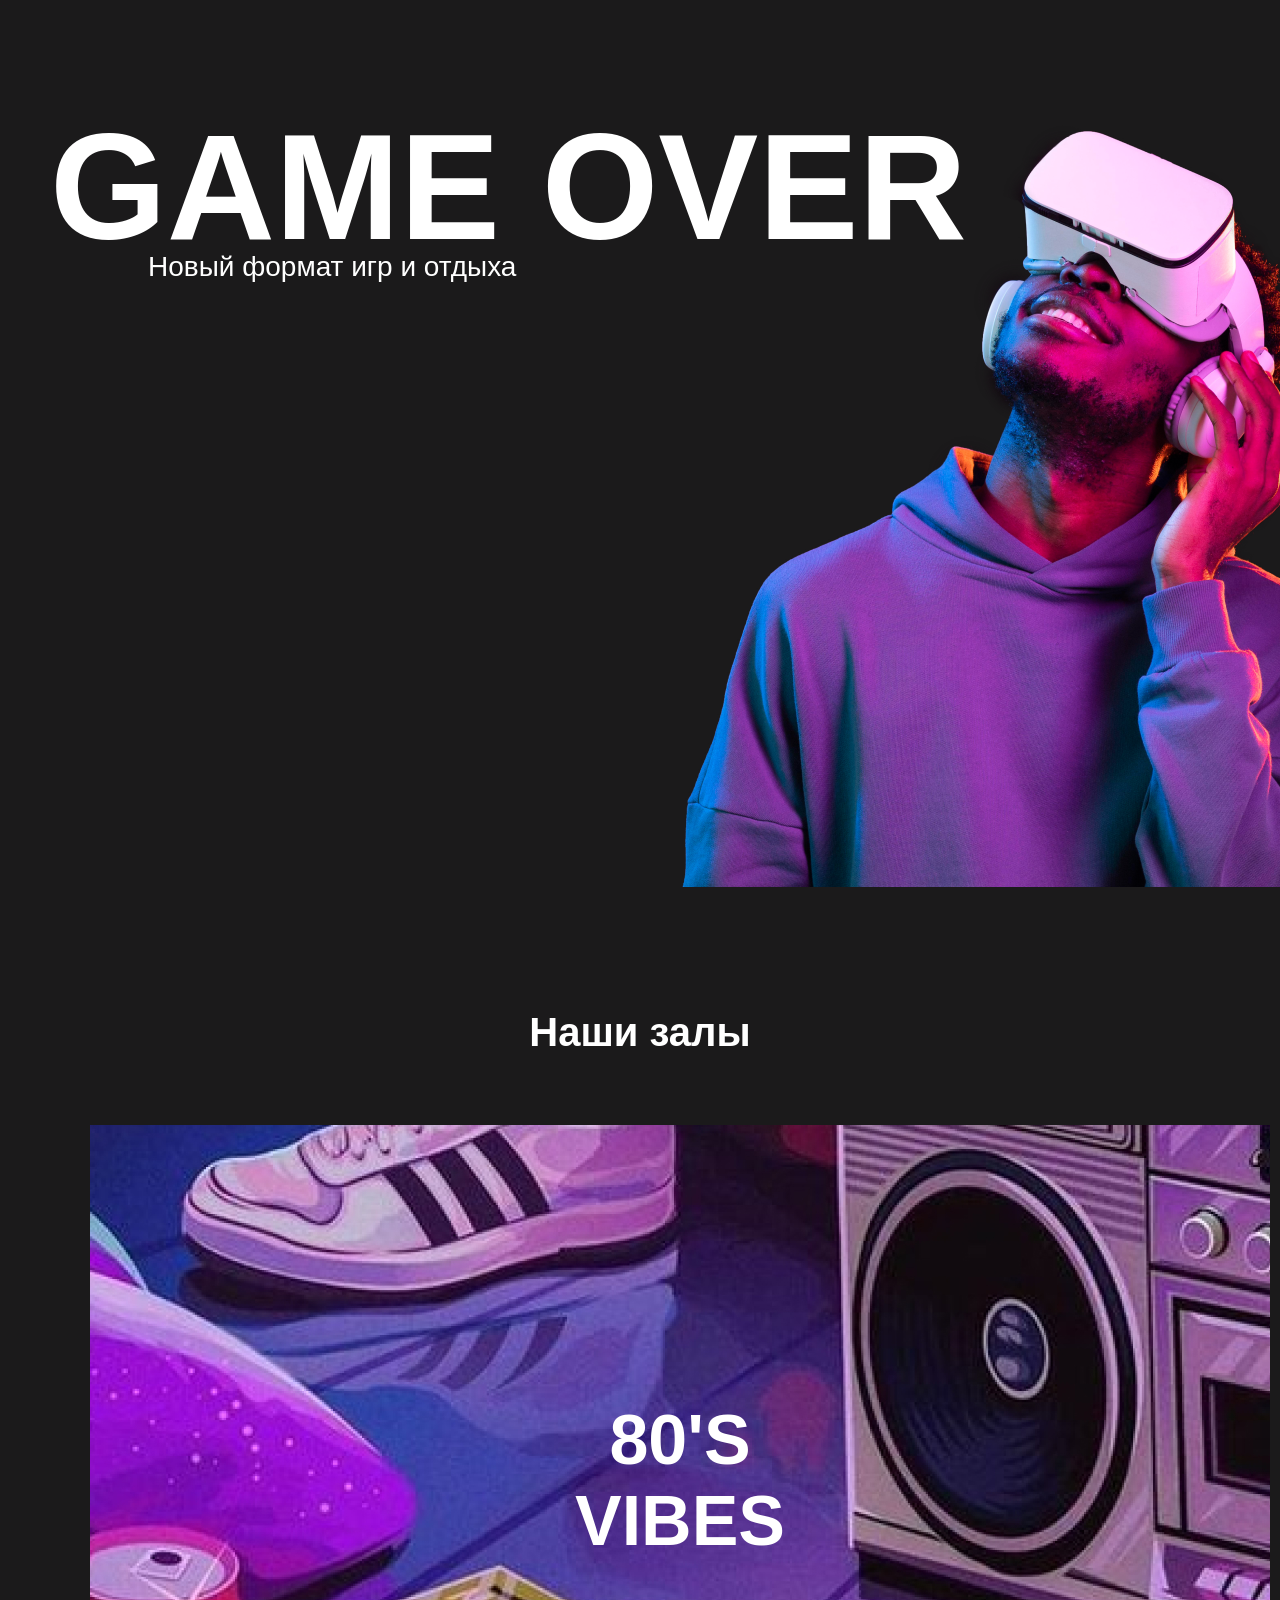
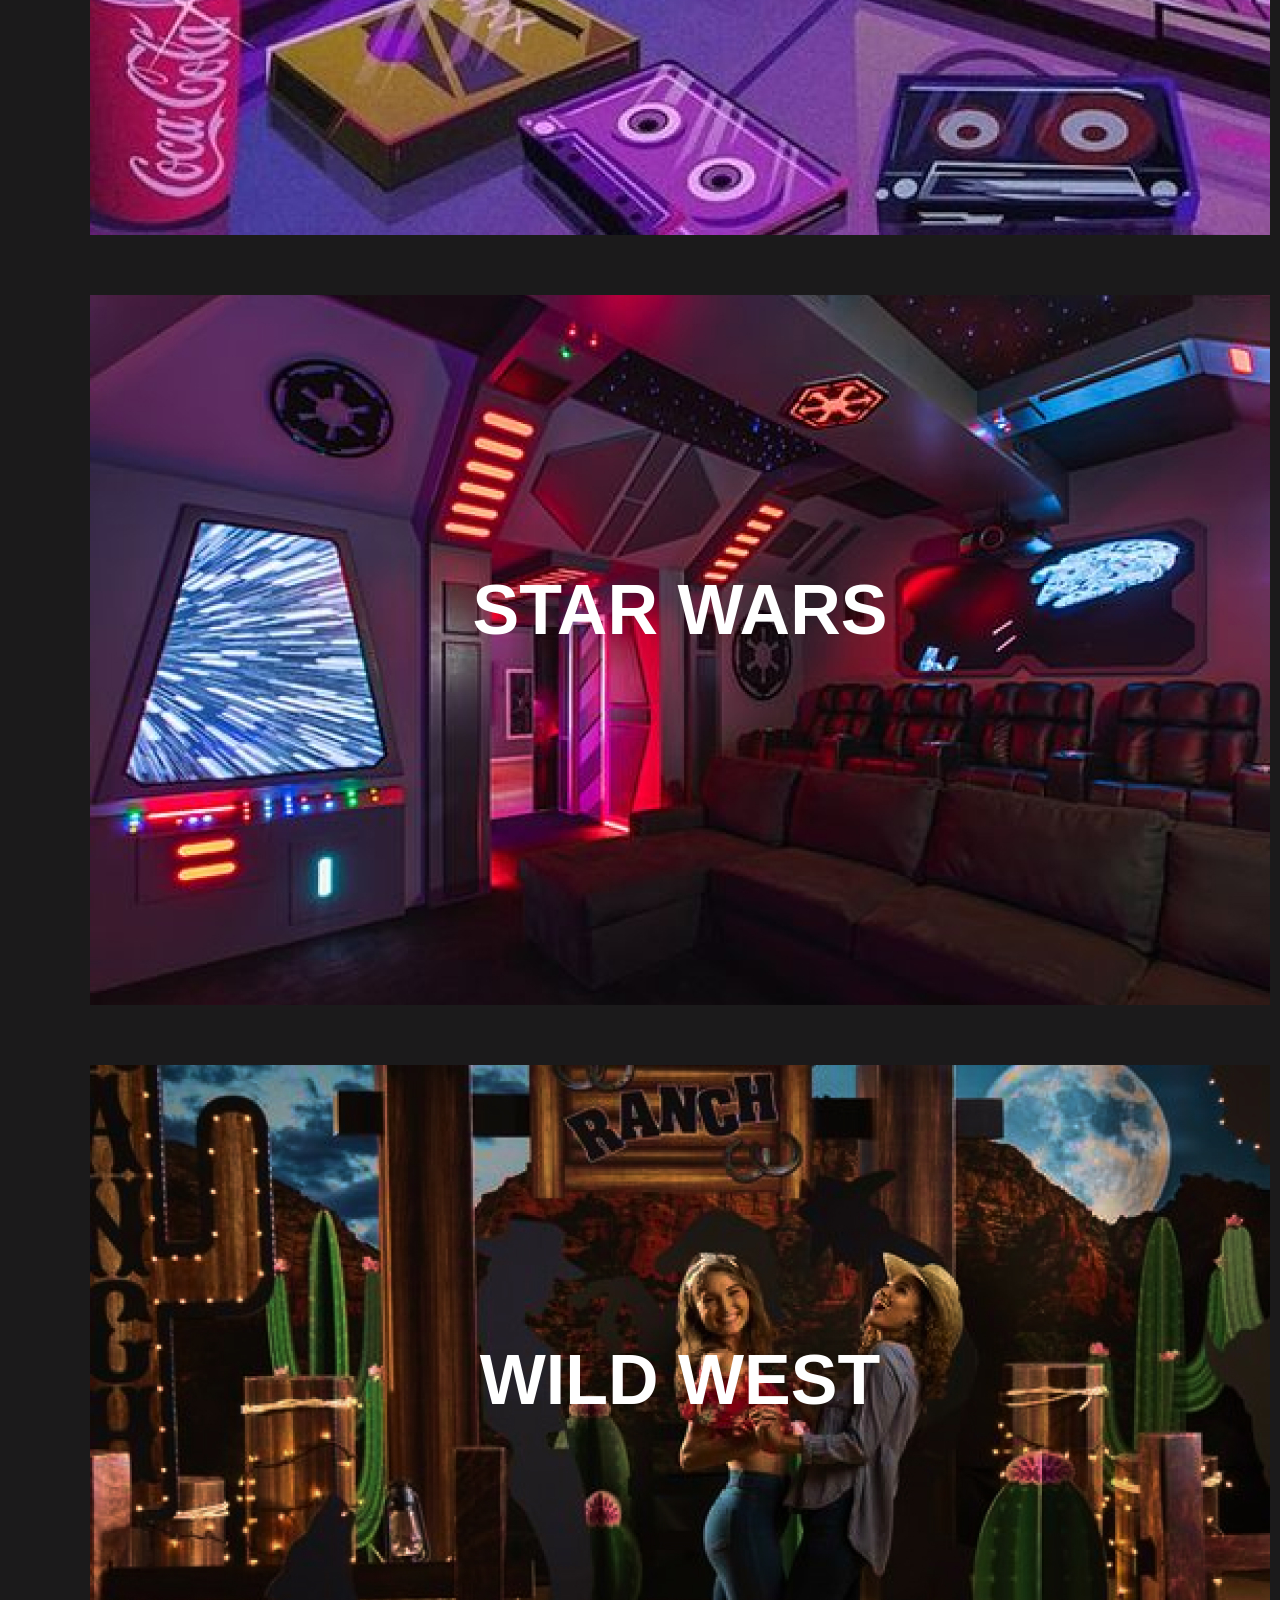
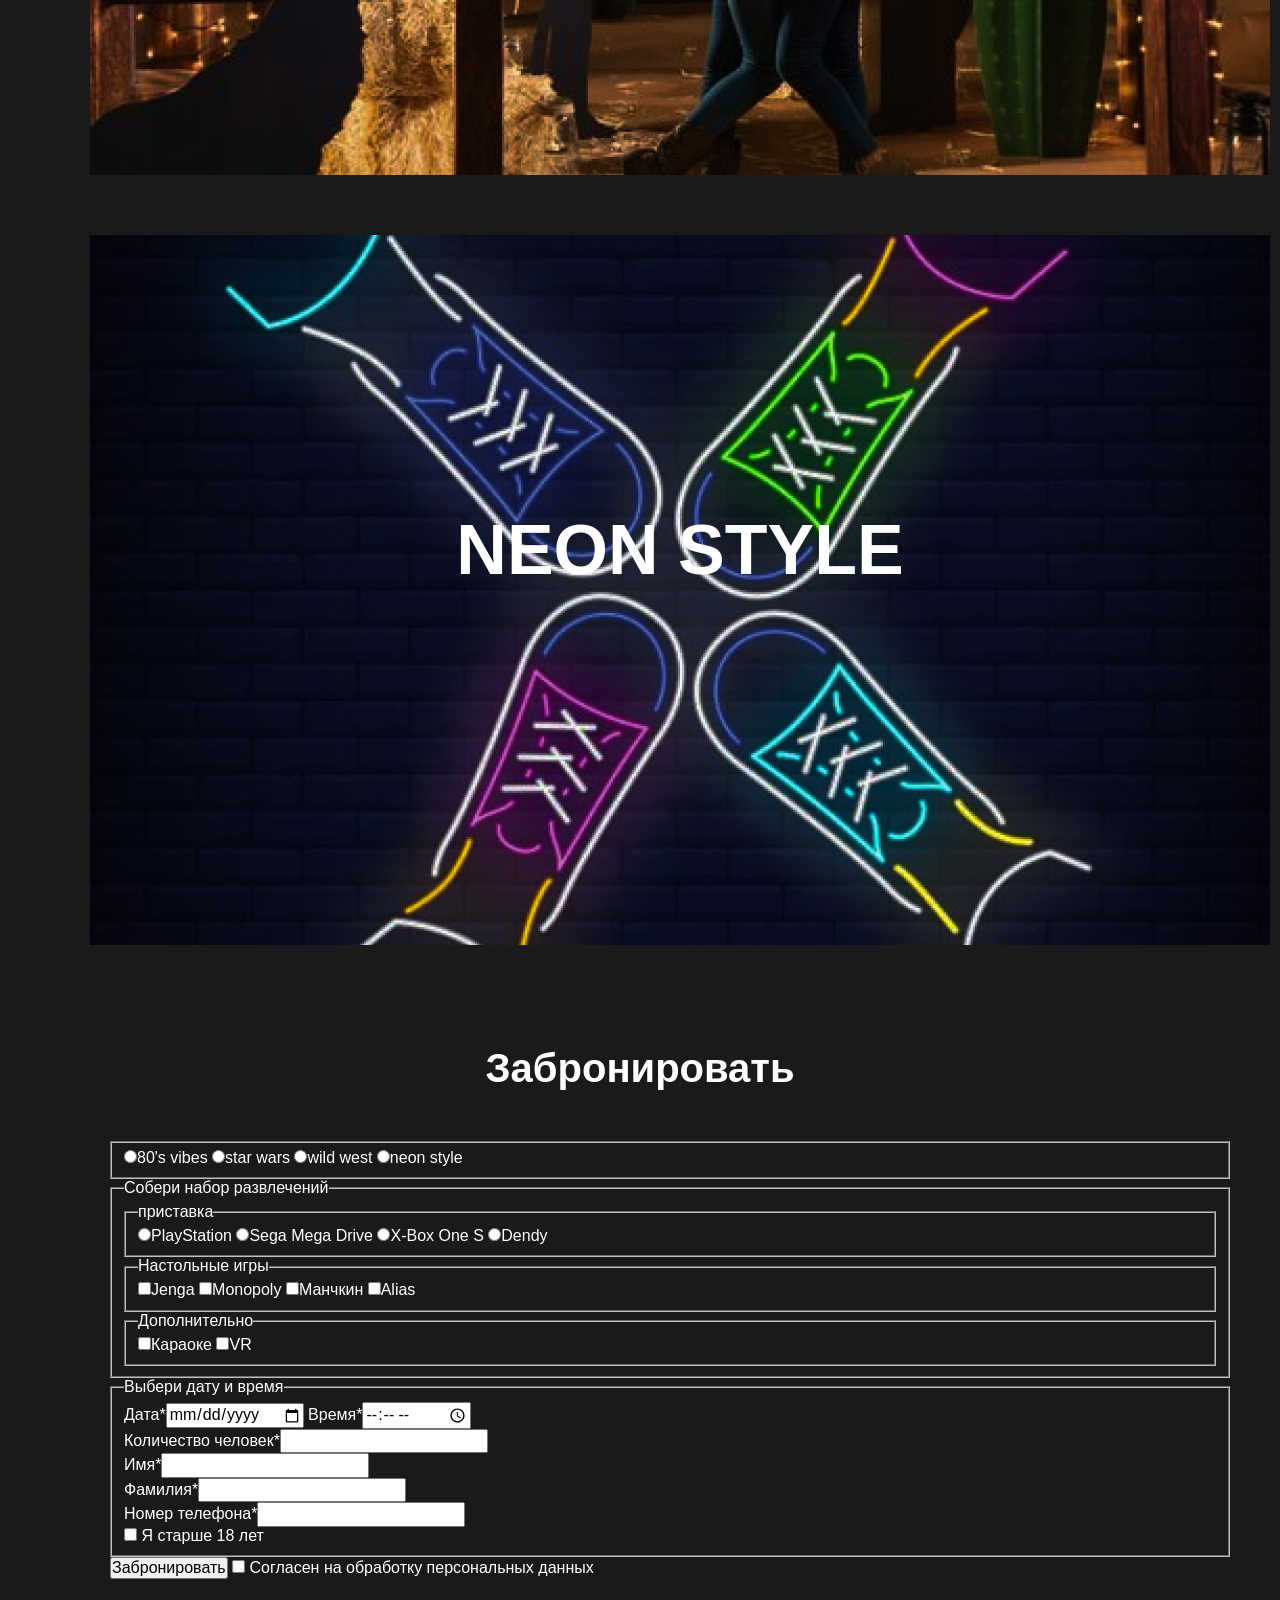
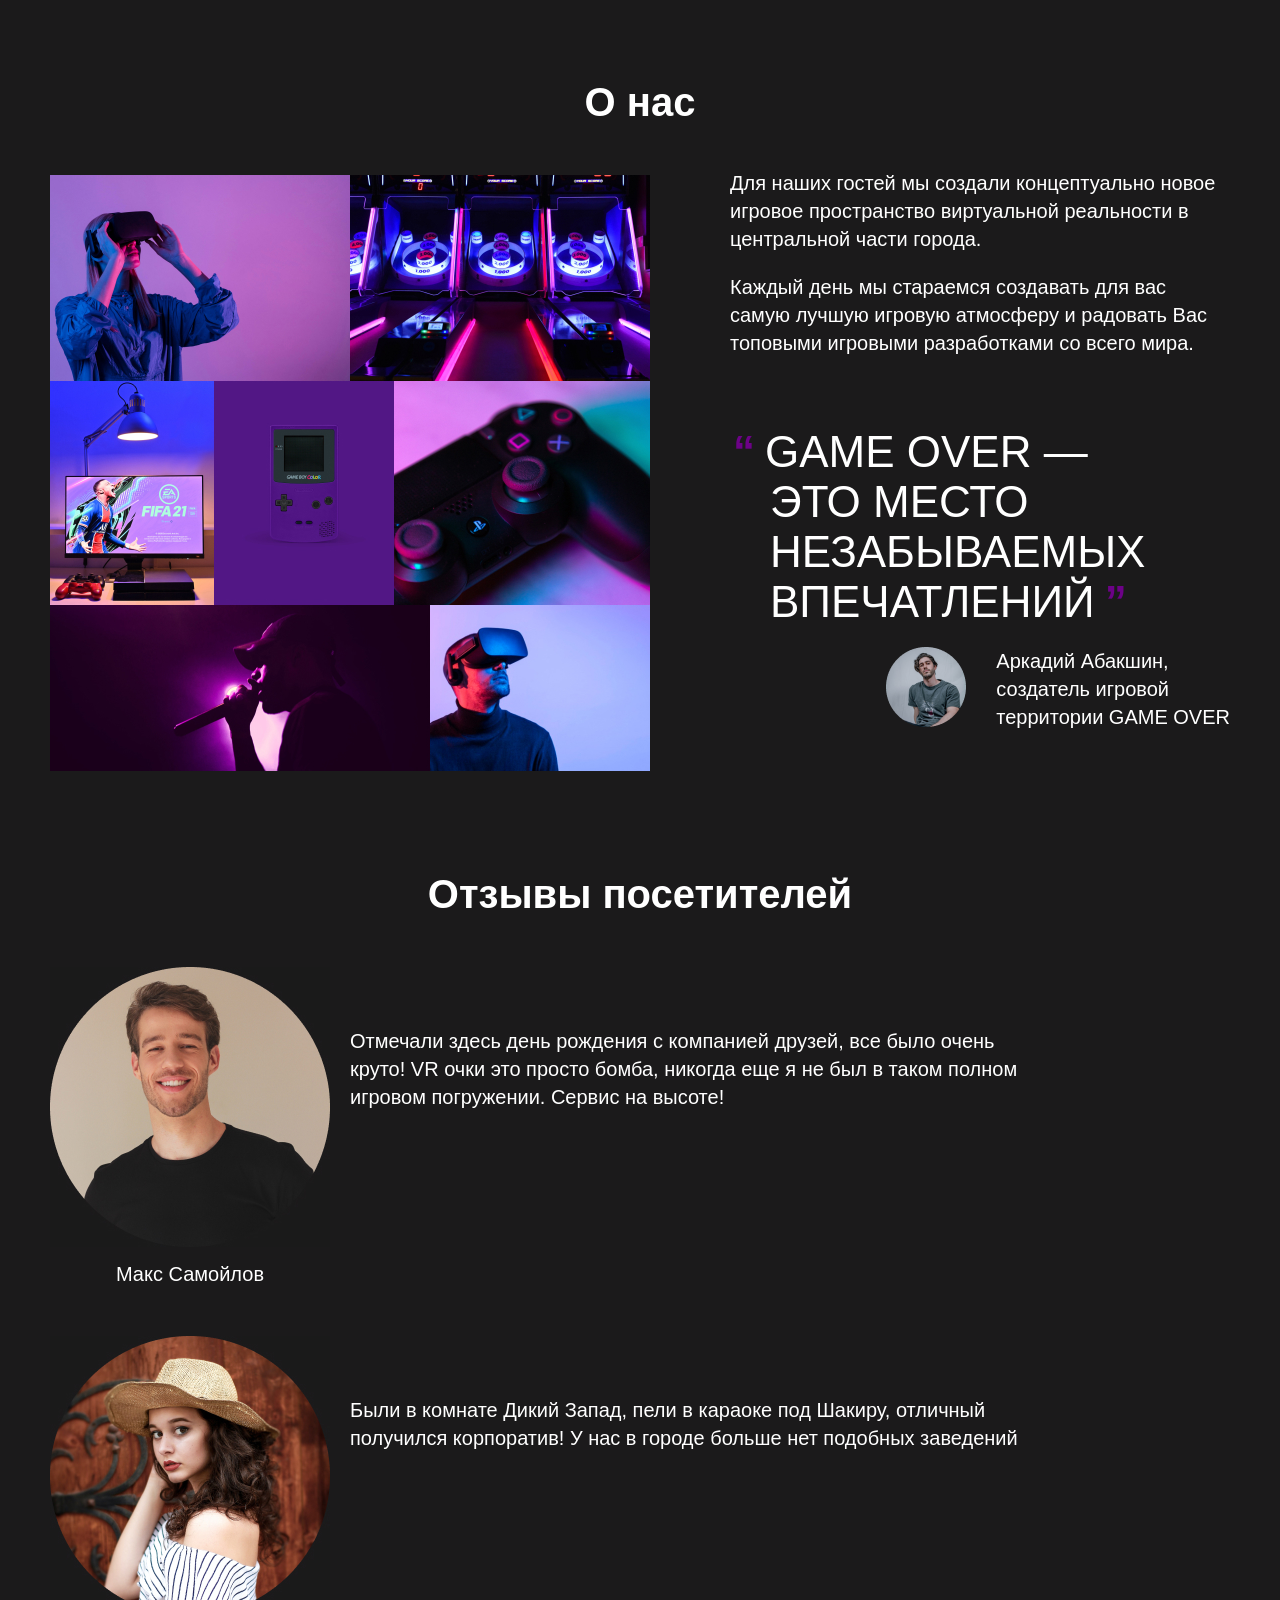
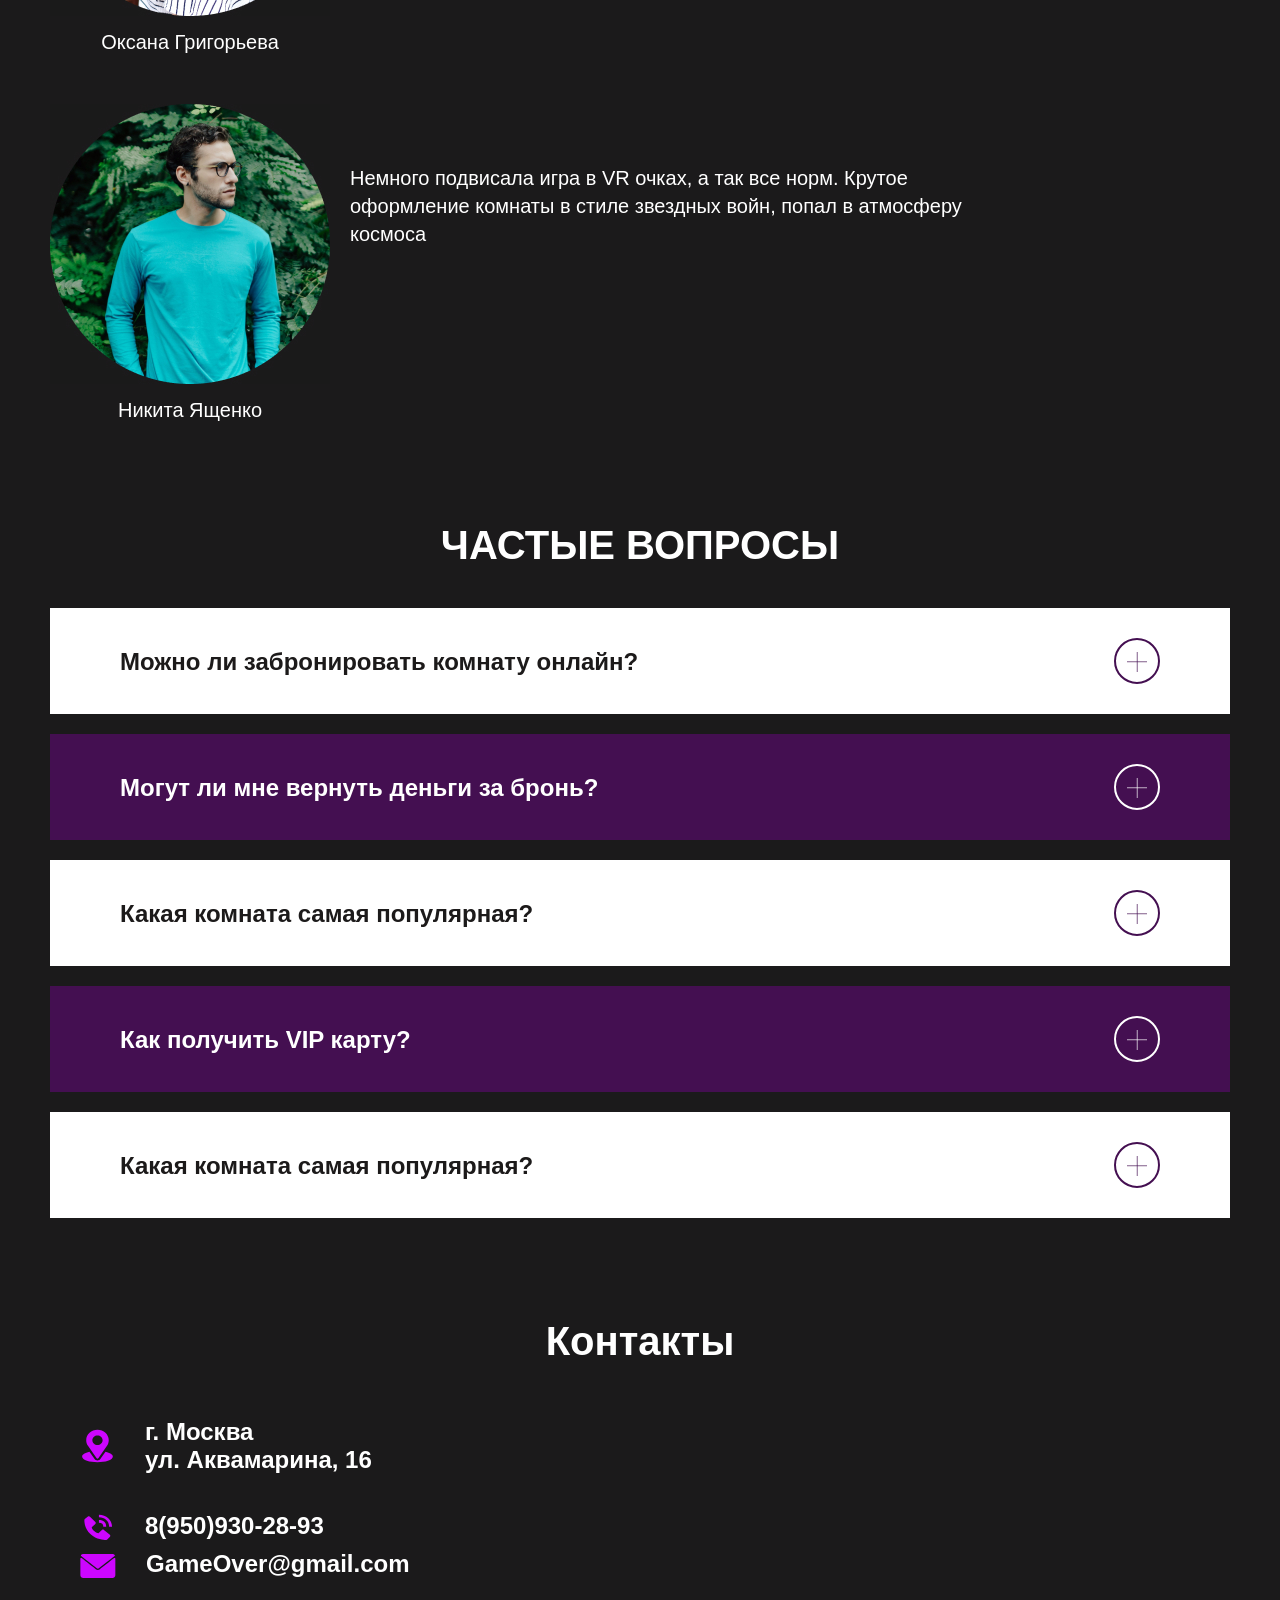
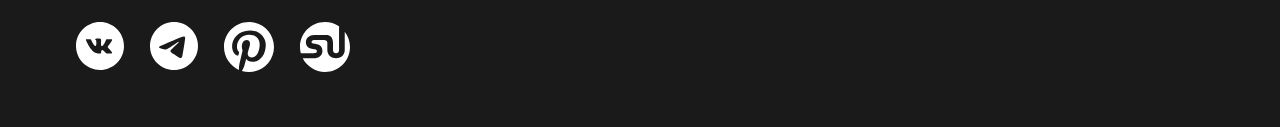
==== index.html @ a0533966 "initial" ====
<!DOCTYPE html>
<html lang="ru">
<head>
  <meta charset="UTF-8">
  <link rel="icon" type="image/svg+xml" href="img/logo.svg">
  <link rel="stylesheet" href="styles/index.css">
  <title>Game Over</title>
</head>
<body>
  <!--<header>
    <img src="img/logo.svg" alt="Логотип">
    <div class="menu">
      <h1>Меню</h1>
      <nav>
        <ul>
          <li><a href="#location">Залы</a></li>
          <li><a href="#about">О нас</a></li>
          <li><a href="">Бронь</a></li>
          <li><a href="">Отзывы</a></li>
          <li><a href="#contacts">Контакты</a></li>
        </ul>
      </nav>
    </div>
  </header>-->

  <main>
    <div class="container">
      <section class="main-screen">
        <h1 class="main-screen__title">GAME OVER</h1>
        <p class="main-screen__desc">Новый формат игр и отдыха</p>
        <img class="main-screen__img" src="img/first-screen.png" alt="Главный экран">
      </section>

    <!--<div class="advantages">
      <h2>У нас есть всё для классного отдыха с друзьями!</h2>
      <ul>
        <li class="preferences"><img src="img/vr.jpg" alt="VR очки" height="228"><br>VR очки</li>
        <li class="preferences"><img src="img/audio.jpg" alt="" height="228"><br>Аудио-система 5.1 с отличным звуком</li>
        <li class="preferences">Караоке (4 микрофона)</li>
        <li class="preferences">Настольные игры</li>
        <li class="preferences">Кино сервисы Netflix, Ivi, MegoGo, Кинопоиск, Okko</li>
        <li class="preferences">PlayStation 5</li>
      </ul>
    </div>-->

      <section id="location">
        <h2 class="location__title">Наши залы</h2>
        <ol class="location__list">
          <li class="location__item-vibes"><a class="link__item" href="locations/vibes.html" target="_blank">80's<br>Vibes</a></li>
          <li class="location__item-starwars"><a class="link__item" href="locations/starwars.html" target="_blank">Star wars</a></li>
          <li class="location__item-wildwest"><a class="link__item" href="locations/wildwest.html" target="_blank">Wild west</a></li>
          <li class="location__item-neon"><a class="link__item" href="locations/neon.html" target="_blank">Neon style</a></li>
        </ol>
      </section>

      <section class="form">
        <h2 class="form__title">Забронировать</h2>
        <form action="https://jsonplaceholder.typicode.com/posts" method="POST">
          <fieldset>
            <label><input type="radio" name="location" value="80vibes">80's vibes</label>
            <label><input type="radio" name="location" value="star wars">star wars</label>
            <label><input type="radio" name="location" value="wild west">wild west</label>
            <label><input type="radio" name="location" value="neon">neon style</label>
          </fieldset>

          <fieldset>
            <legend>Собери набор развлечений</legend>
            <fieldset>
              <legend>приставка</legend>
              <label><input type="radio" name="consoles" value="playstation">PlayStation</label>
              <label><input type="radio" name="consoles" value="sega">Sega Mega Drive</label>
              <label><input type="radio" name="consoles" value="xbox">X-Box One S</label>
              <label><input type="radio" name="consoles" value="dendy">Dendy</label>
            </fieldset>

            <fieldset>
              <legend>Настольные игры</legend>
              <label><input type="checkbox" name="boardgames" value="jenga">Jenga</label>
              <label><input type="checkbox" name="boardgames" value="monopoly">Monopoly</label>
              <label><input type="checkbox" name="boardgames" value="manchkin">Манчкин</label>
              <label><input type="checkbox" name="boardgames" value="alias">Alias</label>
            </fieldset>

            <fieldset>
              <legend>Дополнительно</legend>
              <label><input type="checkbox" name="additionally" value="karaoke">Караоке</label>
              <label><input type="checkbox" name="additionally" value="vr">VR</label>
            </fieldset>
          </fieldset>

          <fieldset>
            <legend>Выбери дату и время</legend>
            <label>Дата*<input type="date" name="date" required></label>
            <label>Время*<input type="time" name="time" required><br></label>
            <label>Количество человек*<input type="number" name="count" required><br></label>
            <label>Имя*<input type="text" name="name" required><br></label>
            <label>Фамилия*<input type="text" name="surname" required><br></label>
            <label>Номер телефона*<input type="tel" name="phone" required><br></label>
            <label><input type="checkbox" required> Я старше 18 лет</label>
          </fieldset>

          <button>Забронировать</button>
          <label><input type="checkbox" required> Согласен на обработку персональных данных</label>
        </form>
      </section>

      <section class="about" id="about">
        <h2 class="about__title">О нас</h2>
        <div class="about__block">
          <img class="about__img" src="img/about.jpg" alt="О нас">

          <div class="about__wrapper">
          <div class="about__text_block">
            <p class="about__text">Для наших гостей мы создали концептуально новое игровое пространство
              виртуальной реальности в центральной части города.</p>

            <p class="about__text text">Каждый день мы стараемся создавать для вас самую лучшую игровую
              атмосферу и радовать Вас топовыми игровыми разработками со всего мира.</p>

            <div class="blockquote__block">
              <blockquote>
                <q class="about__quote">GAME OVER &mdash; <br>это место незабываемых впечатлений</q>
              </blockquote>
              <div class="blockquote__sign">
                <img class="blockquote__img" src="img/quote-foto.png" alt="">
                <p class="blockquote__text">Аркадий Абакшин, <br>создатель игровой <br>территории GAME OVER</p>
              </div>
            </div>
          </div>
        </div>
        </div>
      </section>

    <div class="reviews">
      <h2 class="reviews__title">Отзывы посетителей</h2>

      <div class="reviews__max">
        <figure>
          <img class="reviews__img" src="/img/reviews-max.jpg" alt="Макс Самойлов">
          <figcaption>Макс Самойлов</figcaption>
        </figure>

        <p class="reviews__text">Отмечали здесь день рождения с компанией друзей, все было очень круто! VR очки это просто бомба,
          никогда еще я не был в таком полном игровом погружении. Сервис на высоте!</p>
      </div>

      <div class="reviews__oksana">
      <figure>
        <img src="/img/reviews-oksana.jpg" alt="Оксана Григорьева">
        <figcaption>Оксана Григорьева</figcaption>
      </figure>

      <p class="reviews__text">Были в комнате Дикий Запад, пели в караоке под Шакиру, отличный получился корпоратив!
        У нас в городе больше нет подобных заведений</p>
      </div>

      <div class="reviews__nikita">
      <figure>
        <img src="/img/reviews-nikita.jpg" alt="Никита Ященко">
        <figcaption>Никита Ященко</figcaption>
      </figure>

      <p class="reviews__text">Немного подвисала игра в VR очках, а так все норм.
        Крутое оформление комнаты в стиле звездных войн, попал в атмосферу космоса</p>
      </div>
    </div>

      <section class="faq">
        <h2 class = "faq__title">Частые вопросы</h2>
        <ul class="faq__list">
          <li class="faq__list-item">Можно ли забронировать комнату онлайн?</li>
          <li class="faq__list-item">Могут ли мне вернуть деньги за бронь?</li>
          <li class="faq__list-item">Какая комната самая популярная?</li>
          <li class="faq__list-item">Как получить VIP карту?</li>
          <li class="faq__list-item">Какая комната самая популярная?</li>
        </ul>
      </section>
   </div>
  </main>

  <footer>
    <div class="container">
      <div id="contacts">
        <h2 class="contacts__title">Контакты</h2>
        <div class="contacts__address">
          <img src="img/location.svg" alt="Адрес">
          <p class="contacts__text">г. Москва<br>ул. Аквамарина, 16</p>
        </div>
        <div class="contacts__address phone">
          <img src="img/phone-call.svg" alt="Телефон">
          <a class="contacts__text" href="tel:+79509302893">8(950)930-28-93</a>
        </div>
        <br><br>
        <div class="contacts__address email">
          <img src="img/mail.svg" alt="Электронная почта">
          <a class="contacts__text" href="mailto:GameOver@gmail.com">GameOver@gmail.com</a>
        </div>

        <ul class="contacts__list">
          <li class="contacts__list-item"><a href="https://vk.com/gameoverchannelyoutube" target="_blank"><img src="img/vk.svg" alt="В контакте"></a></li>
          <li class="contacts__list-item"><a href="https://web.telegram.org" target="_blank"><img src="img/telegram.svg" alt="Телеграм"></a></li>
          <li class="contacts__list-item"><a href="https://web.telegram.org" target="_blank"><img src="img/pinterest.svg" alt="Пинтерест"></a></li>
          <li class="contacts__list-item"><a href="https://web.telegram.org" target="_blank"><img src="img/social-stumbleupon.svg" alt="Социальная сеть"></a></li>
        </ul>
      </div>
    </div>
  </footer>
</body>
</html>
---- styles/index.css ----
@import "style.css";
@import "faq.css";
@import "firstscreen.css";
@import "location.css";
@import "form.css";
@import "about.css";
@import "footer.css";
@import "normalize.css";
@import "reviews.css";
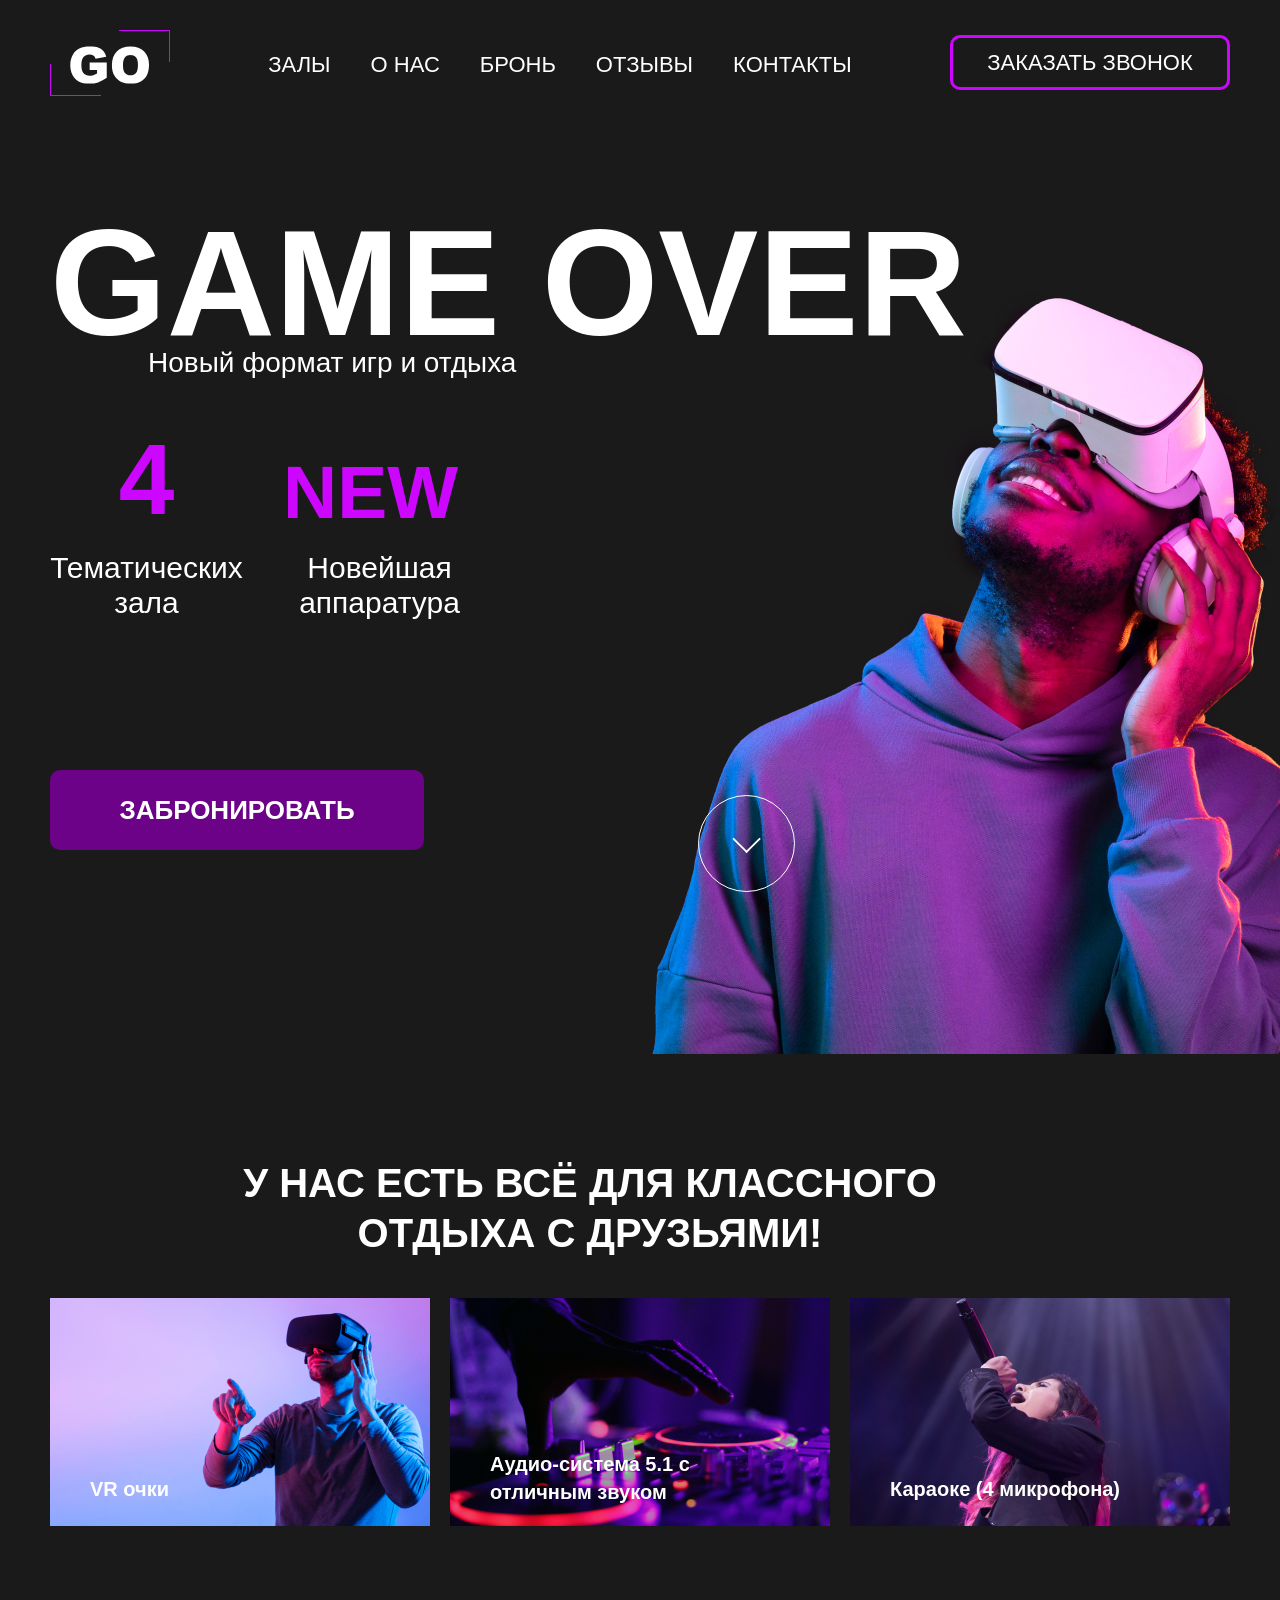
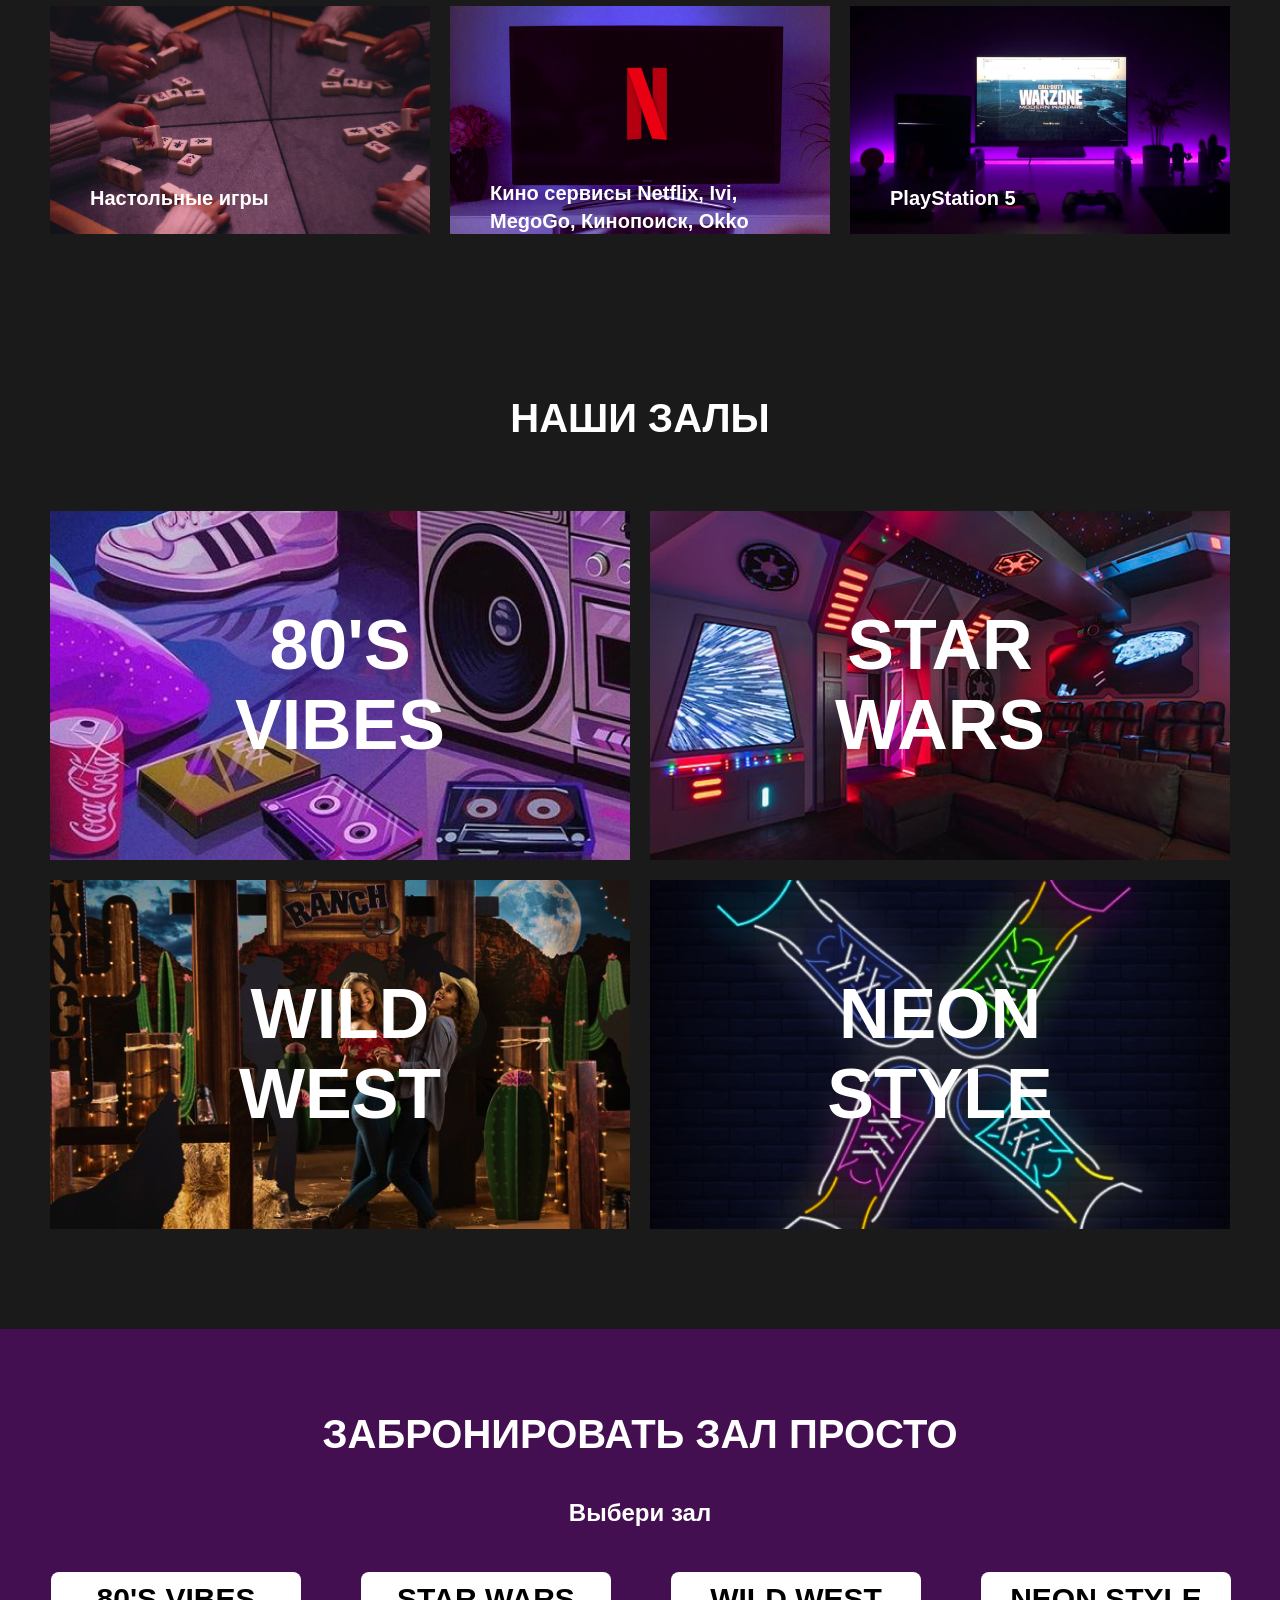
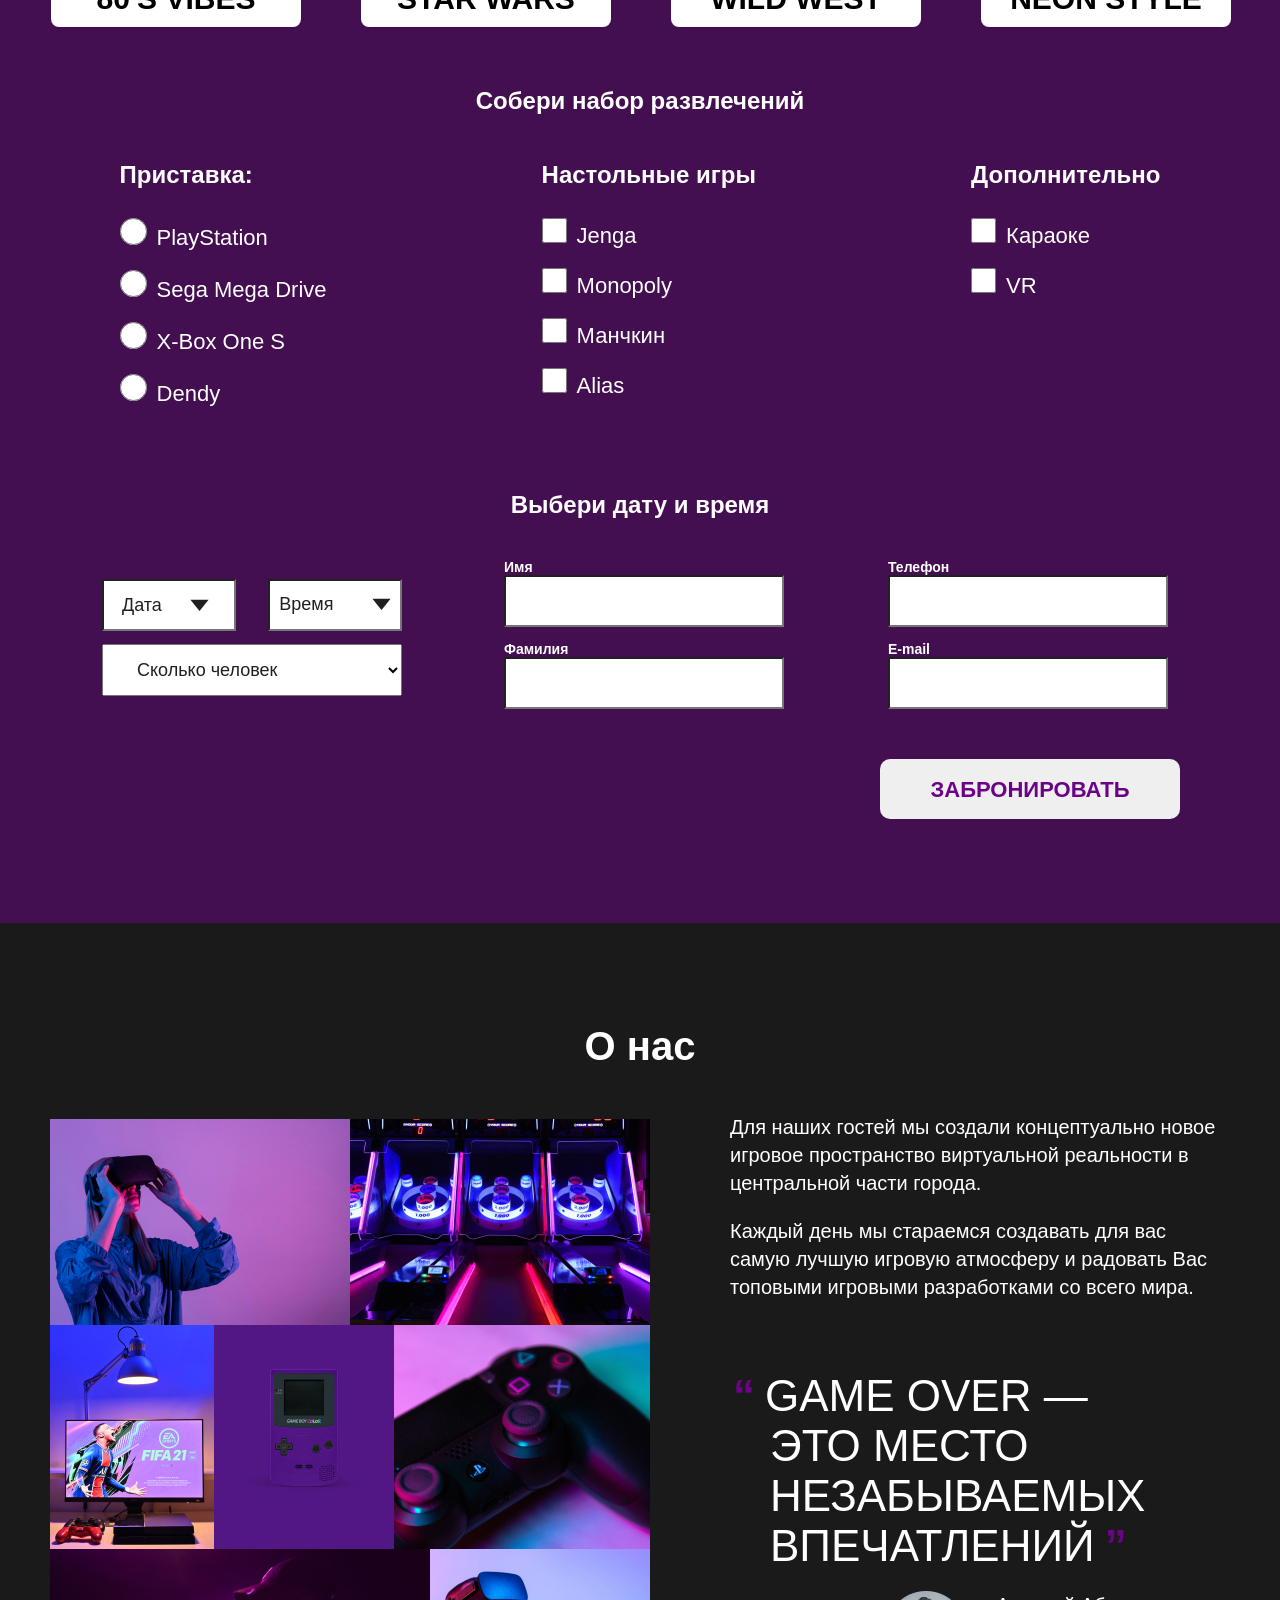
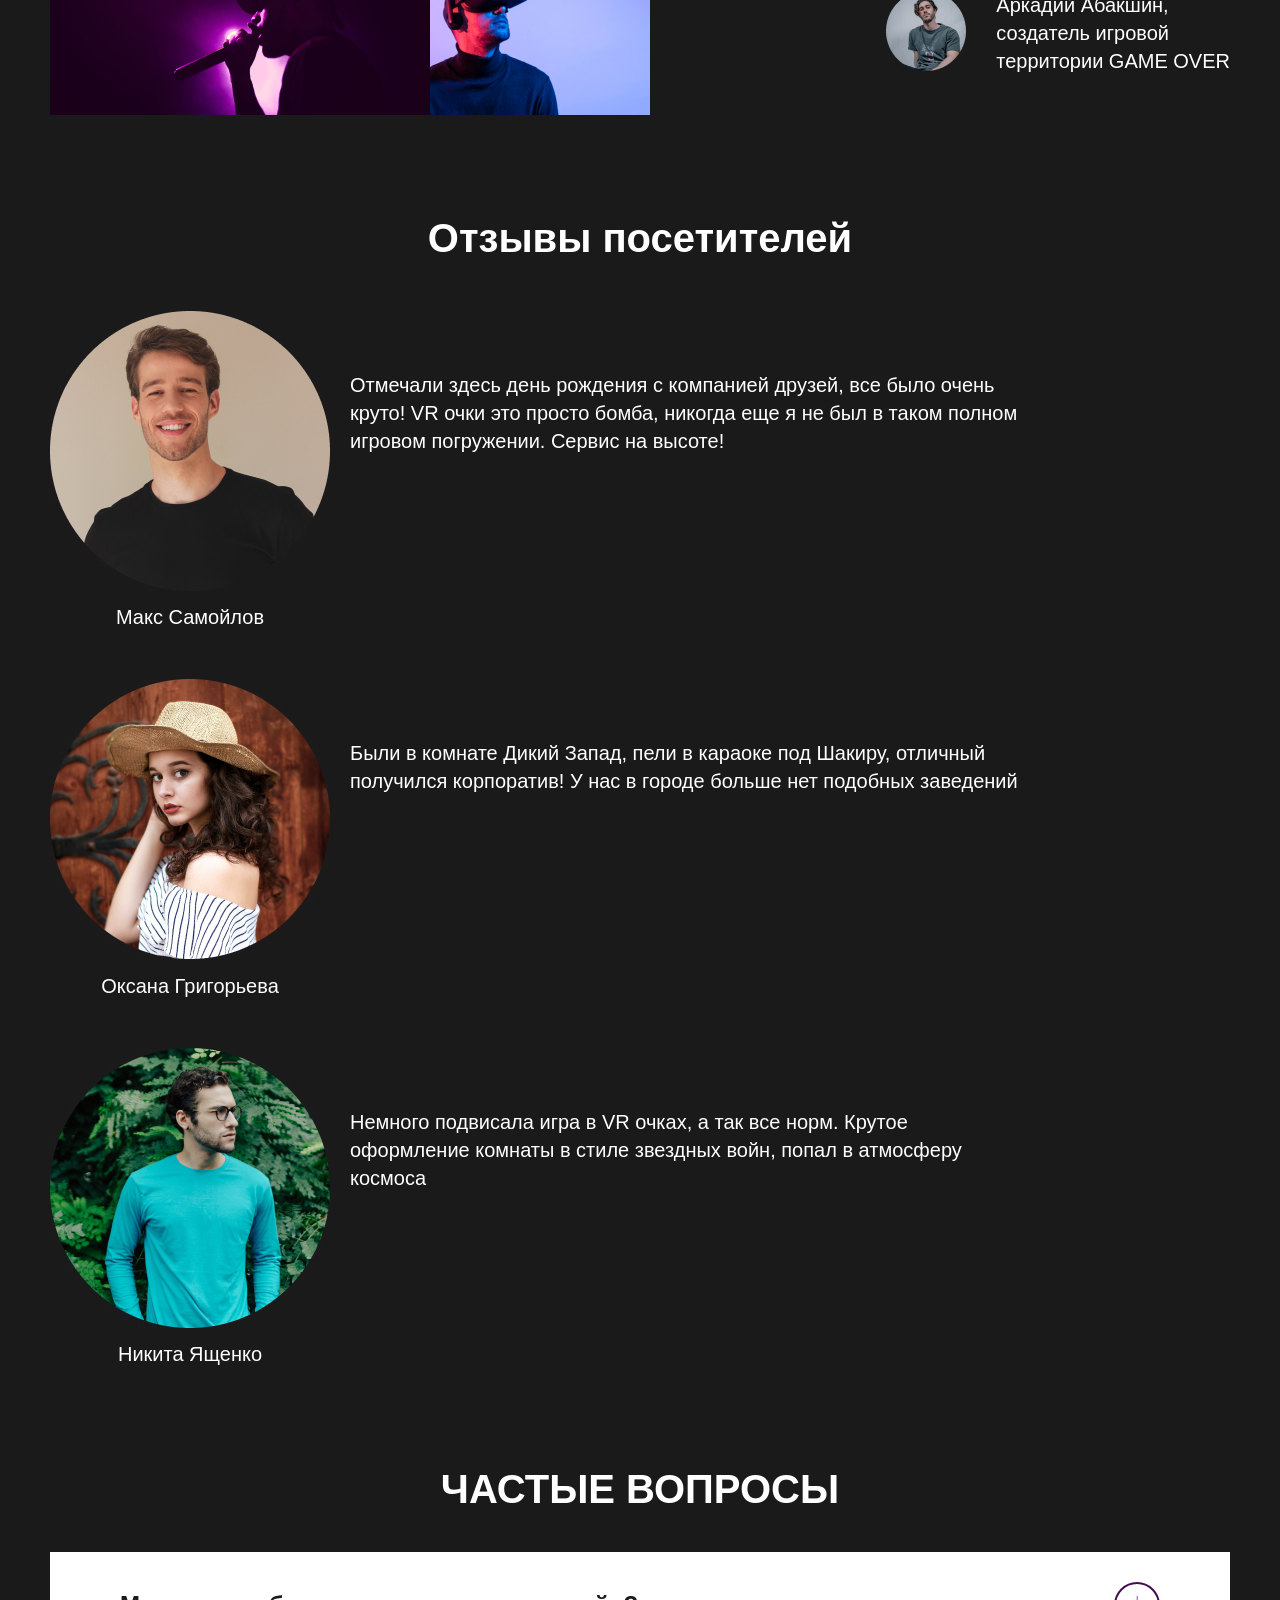
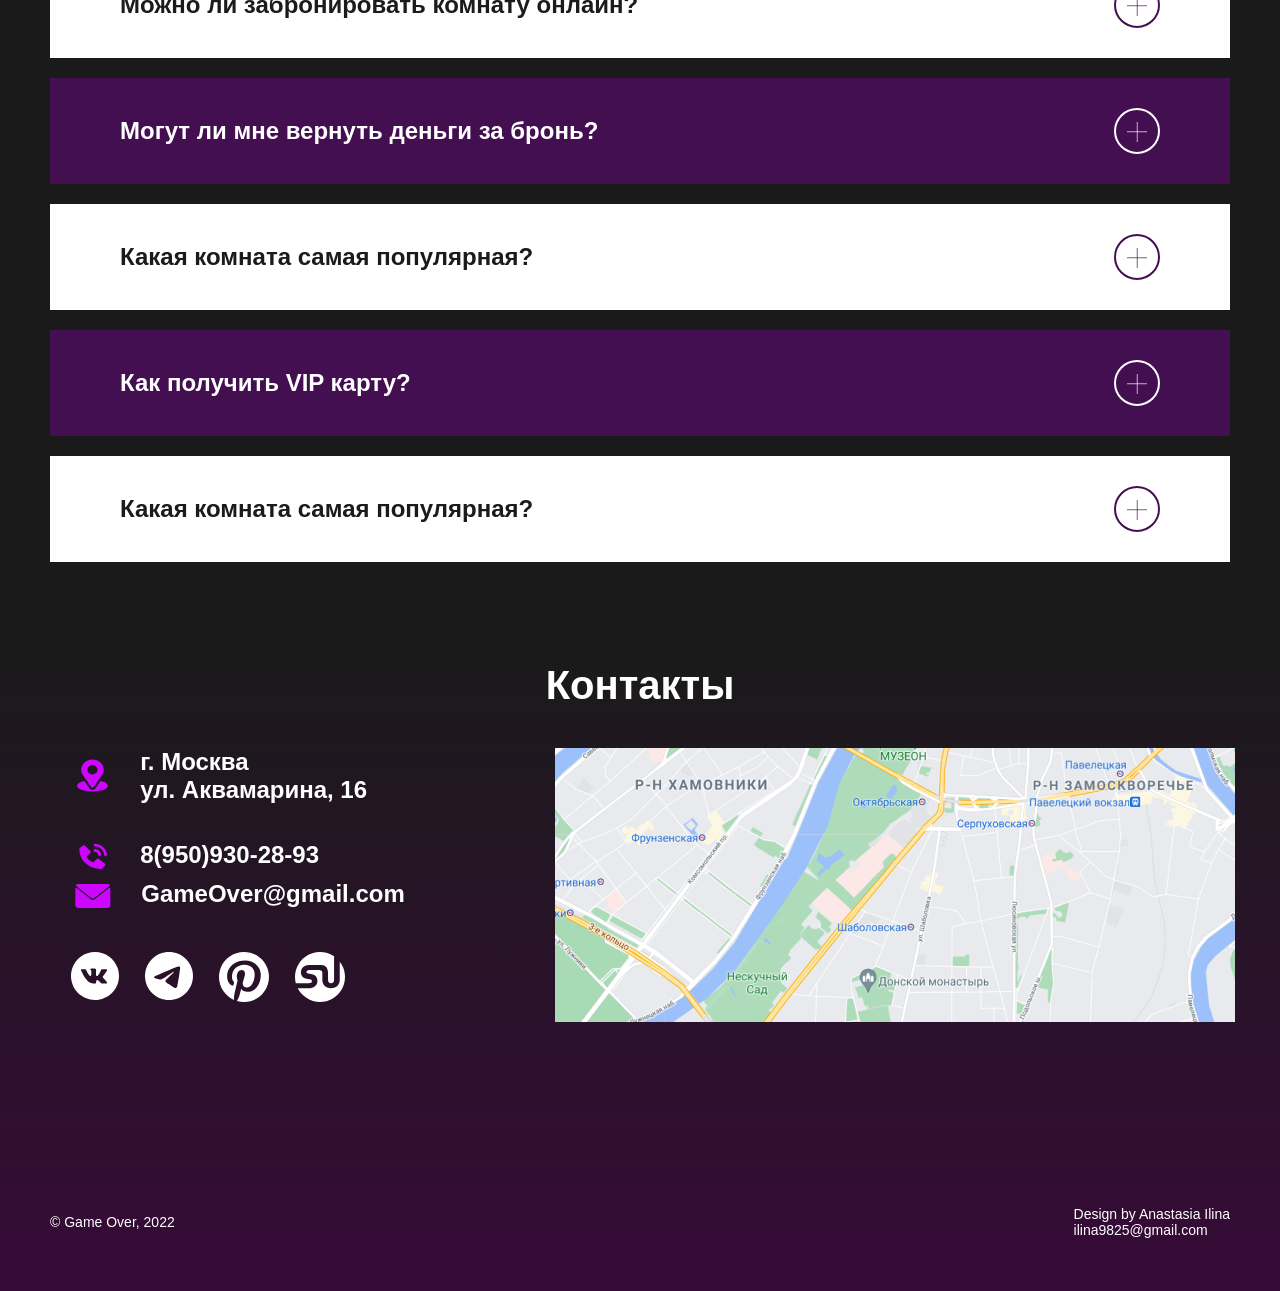
==== commit 977e410b: "flexbox model" ====
--- a/index.html
+++ b/index.html
@@ -7,181 +7,243 @@
   <title>Game Over</title>
 </head>
 <body>
-  <!--<header>
-    <img src="img/logo.svg" alt="Логотип">
-    <div class="menu">
-      <h1>Меню</h1>
-      <nav>
-        <ul>
-          <li><a href="#location">Залы</a></li>
-          <li><a href="#about">О нас</a></li>
-          <li><a href="">Бронь</a></li>
-          <li><a href="">Отзывы</a></li>
-          <li><a href="#contacts">Контакты</a></li>
+  <header class="header">
+    <img src="img/logo_new.svg" alt="Логотип">
+      <nav class="header__navigation">
+        <ul class="header__navigation_list">
+          <li class="header__navigation_list-item"><a href="#location">Залы</a></li>
+          <li class="header__navigation_list-item"><a href="#about">О нас</a></li>
+          <li class="header__navigation_list-item"><a href="">Бронь</a></li>
+          <li class="header__navigation_list-item"><a href="">Отзывы</a></li>
+          <li class="header__navigation_list-item"><a href="#contacts">Контакты</a></li>
         </ul>
       </nav>
-    </div>
-  </header>-->
+
+    <button class="header__button">
+      Заказать звонок
+    </button>
+
+  </header>
 
   <main>
-    <div class="container">
-      <section class="main-screen">
+    <section class="main-screen">
+      <div class="container">
         <h1 class="main-screen__title">GAME OVER</h1>
         <p class="main-screen__desc">Новый формат игр и отдыха</p>
-        <img class="main-screen__img" src="img/first-screen.png" alt="Главный экран">
-      </section>
-
-    <!--<div class="advantages">
-      <h2>У нас есть всё для классного отдыха с друзьями!</h2>
-      <ul>
-        <li class="preferences"><img src="img/vr.jpg" alt="VR очки" height="228"><br>VR очки</li>
-        <li class="preferences"><img src="img/audio.jpg" alt="" height="228"><br>Аудио-система 5.1 с отличным звуком</li>
-        <li class="preferences">Караоке (4 микрофона)</li>
-        <li class="preferences">Настольные игры</li>
-        <li class="preferences">Кино сервисы Netflix, Ivi, MegoGo, Кинопоиск, Okko</li>
-        <li class="preferences">PlayStation 5</li>
-      </ul>
-    </div>-->
+
+        <div class="main-screen-wrapper">
+            <div class="main-screen__advantages">
+              <p class="main-screen__advantages_accent">4</p>
+              <p class="main__screen__advantages_text">Тематических зала</p>
+            </div>
+
+            <div class="main-screen__advantages">
+              <p class="main-screen__advantages_accent-new">NEW</p>
+              <p class="main__screen__advantages_text paragraph__text">Новейшая аппаратура</p>
+            </div>
+          </div>
+
+          <button class="main__screen-button">Забронировать</button>
+          <a class="main__screen-link"><img class="main__screen-scroll" src="img/down-scroll.svg" alt=""></a>
+
+          <img class="main-screen__img" src="img/first-screen.png" alt="Главный экран">
+      </div>
+      </section>
+
+    <section class="advantages">
+      <div class="container">
+        <h2 class="advantages__title">У нас есть всё для классного отдыха с друзьями!</h2>
+        <div class="advantages__wrapper">
+        <ul class="advantages__list">
+          <li class="preferences"><img class="img__item" src="img/vr.png" alt="VR очки" height="228"><p class="list-item_text">VR очки</p></li>
+          <li class="preferences"><img src="img/audio.jpg" alt="" height="228"><p class="list-item_text audio">Аудио-система 5.1 с отличным звуком<p></li>
+          <li class="preferences"><img src="img/karaoke.png" alt=""><p class="list-item_text">Караоке (4 микрофона)</p></li>
+          <li class="preferences"><img src="img/board-games.png" alt=""><p class="list-item_text">Настольные игры</p></li>
+          <li class="preferences"><img src="img/netflix.png" alt=""><p class="list-item_text cinema">Кино сервисы Netflix, Ivi, MegoGo, Кинопоиск, Okko</p></li>
+          <li class="preferences"><img src="img/ps5.png" alt=""><p class="list-item_text">PlayStation 5</p></li>
+        </ul>
+        </div>
+      </div>
+    </section>
 
       <section id="location">
-        <h2 class="location__title">Наши залы</h2>
-        <ol class="location__list">
-          <li class="location__item-vibes"><a class="link__item" href="locations/vibes.html" target="_blank">80's<br>Vibes</a></li>
-          <li class="location__item-starwars"><a class="link__item" href="locations/starwars.html" target="_blank">Star wars</a></li>
-          <li class="location__item-wildwest"><a class="link__item" href="locations/wildwest.html" target="_blank">Wild west</a></li>
-          <li class="location__item-neon"><a class="link__item" href="locations/neon.html" target="_blank">Neon style</a></li>
-        </ol>
+        <div class="container">
+          <h2 class="location__title">Наши залы</h2>
+          <div class="location__wrapper">
+            <ol class="location__list">
+              <li class="location__item-vibes"><a class="link__item" href="locations/vibes.html" target="_blank">80's<br>Vibes</a></li>
+              <li class="location__item-starwars"><a class="link__item" href="locations/starwars.html" target="_blank">Star wars</a></li>
+              <li class="location__item-wildwest"><a class="link__item" href="locations/wildwest.html" target="_blank">Wild west</a></li>
+              <li class="location__item-neon"><a class="link__item" href="locations/neon.html" target="_blank">Neon style</a></li>
+            </ol>
+          </div>
+        </div>
       </section>
 
       <section class="form">
-        <h2 class="form__title">Забронировать</h2>
+        <div class="form__container">
+        <h2 class="form__title">Забронировать зал просто</h2>
+        <h3 class="form__subtitle">Выбери зал</h3>
         <form action="https://jsonplaceholder.typicode.com/posts" method="POST">
-          <fieldset>
-            <label><input type="radio" name="location" value="80vibes">80's vibes</label>
-            <label><input type="radio" name="location" value="star wars">star wars</label>
-            <label><input type="radio" name="location" value="wild west">wild west</label>
-            <label><input type="radio" name="location" value="neon">neon style</label>
+          <fieldset class="form__halls">
+            <label class="form__halls_label"><input class="input__radio" type="radio" name="location" value="80vibes"><a class="form__halls_label-link">80's vibes</a></label>
+            <label class="form__halls_label"><input class="input__radio" type="radio" name="location" value="star wars"><a class="form__halls_label-link">star wars</a></label>
+            <label class="form__halls_label"><input class="input__radio" type="radio" name="location" value="wild west"><a class="form__halls_label-link">wild west</a></label>
+            <label class="form__halls_label"><input class="input__radio" type="radio" name="location" value="neon"><a class="form__halls_label-link">neon style</a></label>
           </fieldset>
 
-          <fieldset>
-            <legend>Собери набор развлечений</legend>
-            <fieldset>
-              <legend>приставка</legend>
-              <label><input type="radio" name="consoles" value="playstation">PlayStation</label>
-              <label><input type="radio" name="consoles" value="sega">Sega Mega Drive</label>
-              <label><input type="radio" name="consoles" value="xbox">X-Box One S</label>
-              <label><input type="radio" name="consoles" value="dendy">Dendy</label>
+          <h3 class="form__subtitle">Собери набор развлечений</h3>
+          <fieldset class="form__entertainment">
+            <fieldset class="form__entertainment_games">
+              <legend class="legend__title">Приставка:</legend>
+              <label class="form__label"><input class="input__games input" type="radio" name="consoles" value="playstation">PlayStation</label>
+              <label class="form__label"><input class="input__games input" type="radio" name="consoles" value="sega">Sega Mega Drive</label>
+              <label class="form__label"><input class="input__games input" type="radio" name="consoles" value="xbox">X-Box One S</label>
+              <label class="form__label"><input class="input__games input" type="radio" name="consoles" value="dendy">Dendy</label>
             </fieldset>
 
-            <fieldset>
-              <legend>Настольные игры</legend>
-              <label><input type="checkbox" name="boardgames" value="jenga">Jenga</label>
-              <label><input type="checkbox" name="boardgames" value="monopoly">Monopoly</label>
-              <label><input type="checkbox" name="boardgames" value="manchkin">Манчкин</label>
-              <label><input type="checkbox" name="boardgames" value="alias">Alias</label>
+            <fieldset class="form__entertainment_games">
+              <legend class="legend__title">Настольные игры</legend>
+              <label class="form__label"><input class="input__games square" type="checkbox" name="boardgames" value="jenga">Jenga</label>
+              <label class="form__label"><input class="input__games square" type="checkbox" name="boardgames" value="monopoly">Monopoly</label>
+              <label class="form__label"><input class="input__games square" type="checkbox" name="boardgames" value="manchkin">Манчкин</label>
+              <label class="form__label"><input class="input__games square" type="checkbox" name="boardgames" value="alias">Alias</label>
             </fieldset>
 
-            <fieldset>
-              <legend>Дополнительно</legend>
-              <label><input type="checkbox" name="additionally" value="karaoke">Караоке</label>
-              <label><input type="checkbox" name="additionally" value="vr">VR</label>
+            <fieldset class="form__entertainment_games">
+              <legend class="legend__title">Дополнительно</legend>
+              <label class="form__label"><input class="input__games square" type="checkbox" name="additionally" value="karaoke">Караоке</label>
+              <label class="form__label"><input class="input__games square" type="checkbox" name="additionally" value="vr">VR</label>
             </fieldset>
           </fieldset>
 
           <fieldset>
-            <legend>Выбери дату и время</legend>
-            <label>Дата*<input type="date" name="date" required></label>
-            <label>Время*<input type="time" name="time" required><br></label>
-            <label>Количество человек*<input type="number" name="count" required><br></label>
-            <label>Имя*<input type="text" name="name" required><br></label>
-            <label>Фамилия*<input type="text" name="surname" required><br></label>
-            <label>Номер телефона*<input type="tel" name="phone" required><br></label>
-            <label><input type="checkbox" required> Я старше 18 лет</label>
+            <h3 class="form__subtitle">Выбери дату и время</h3>
+            <div class="form__date_time-container">
+              <div class="form__date">
+                <div class="form__date_calendar">
+                  <label class="date__label"><span class="label__text">Дата</span><input class="date" type="date" name="date" required></label>
+                  <img class="icon" src="img/icon.svg" alt="icon">
+                </div>
+                <div class="form__date_time">
+                  <label class="date__label date__label_time"><span class="label__text_time">Время</span> <input class="date" type="time" name="time" required></label>
+                  <img src="img/icon.svg" alt="icon" class="time__icon">
+                </div>
+                <label class="date__count"><span class="label__text_count">Сколько человек</span>
+                  <select class="select" name="select" id="">
+                    <option value="0"></option>
+                    <option value="1">1</option>
+                    <option value="2">2</option>
+                    <option value="3">3</option>
+                    <option value="4">4</option>
+                    <option value="5">5 и более</option>
+                  </select>
+                </label>
+              </div>
+
+              <div class="form__name">
+                <label class="form__date_text">Имя<br><input class="name" type="text" name="name" required></label>
+                <label class="form__date_text">Фамилия<br><input class="name" type="text" name="surname" required></label>
+              </div>
+
+              <div class="form__contacts">
+                <label class="form__date_text">Телефон<br><input class="name" type="tel" name="phone" required></label>
+                <label class="form__date_text">E-mail<br><input class="name" type="email" name="e-mail"></label>
+              </div>
+              <!--<label><input type="checkbox" required> Я старше 18 лет</label>-->
+            </div>
           </fieldset>
 
-          <button>Забронировать</button>
-          <label><input type="checkbox" required> Согласен на обработку персональных данных</label>
+
+          <button class="form__button">Забронировать</button>
+          <!--<label><input type="checkbox" required> Согласен на обработку персональных данных</label>-->
         </form>
+    </div>
       </section>
 
       <section class="about" id="about">
-        <h2 class="about__title">О нас</h2>
-        <div class="about__block">
-          <img class="about__img" src="img/about.jpg" alt="О нас">
-
-          <div class="about__wrapper">
-          <div class="about__text_block">
-            <p class="about__text">Для наших гостей мы создали концептуально новое игровое пространство
-              виртуальной реальности в центральной части города.</p>
-
-            <p class="about__text text">Каждый день мы стараемся создавать для вас самую лучшую игровую
-              атмосферу и радовать Вас топовыми игровыми разработками со всего мира.</p>
-
-            <div class="blockquote__block">
-              <blockquote>
-                <q class="about__quote">GAME OVER &mdash; <br>это место незабываемых впечатлений</q>
-              </blockquote>
-              <div class="blockquote__sign">
-                <img class="blockquote__img" src="img/quote-foto.png" alt="">
-                <p class="blockquote__text">Аркадий Абакшин, <br>создатель игровой <br>территории GAME OVER</p>
-              </div>
-            </div>
-          </div>
-        </div>
+        <div class="container">
+          <h2 class="about__title">О нас</h2>
+          <div class="about__block">
+            <img class="about__img" src="img/about.jpg" alt="О нас">
+
+            <div class="about__wrapper">
+            <div class="about__text_block">
+              <p class="about__text">Для наших гостей мы создали концептуально новое игровое пространство
+                виртуальной реальности в центральной части города.</p>
+
+              <p class="about__text text">Каждый день мы стараемся создавать для вас самую лучшую игровую
+                атмосферу и радовать Вас топовыми игровыми разработками со всего мира.</p>
+
+              <div class="blockquote__block">
+                <blockquote>
+                  <q class="about__quote">GAME OVER &mdash; <br>это место незабываемых впечатлений</q>
+                </blockquote>
+                <div class="blockquote__sign">
+                  <img class="blockquote__img" src="img/quote-foto.png" alt="">
+                  <p class="blockquote__text">Аркадий Абакшин, <br>создатель игровой <br>территории GAME OVER</p>
+                </div>
+              </div>
+            </div>
+          </div>
+          </div>
         </div>
       </section>
 
     <div class="reviews">
-      <h2 class="reviews__title">Отзывы посетителей</h2>
-
-      <div class="reviews__max">
+      <div class="container">
+        <h2 class="reviews__title">Отзывы посетителей</h2>
+
+        <div class="reviews__max">
+          <figure>
+            <img class="reviews__img" src="/img/reviews-max.jpg" alt="Макс Самойлов">
+            <figcaption>Макс Самойлов</figcaption>
+          </figure>
+
+          <p class="reviews__text">Отмечали здесь день рождения с компанией друзей, все было очень круто! VR очки это просто бомба,
+            никогда еще я не был в таком полном игровом погружении. Сервис на высоте!</p>
+        </div>
+
+        <div class="reviews__oksana">
         <figure>
-          <img class="reviews__img" src="/img/reviews-max.jpg" alt="Макс Самойлов">
-          <figcaption>Макс Самойлов</figcaption>
+          <img src="/img/reviews-oksana.jpg" alt="Оксана Григорьева">
+          <figcaption>Оксана Григорьева</figcaption>
         </figure>
 
-        <p class="reviews__text">Отмечали здесь день рождения с компанией друзей, все было очень круто! VR очки это просто бомба,
-          никогда еще я не был в таком полном игровом погружении. Сервис на высоте!</p>
-      </div>
-
-      <div class="reviews__oksana">
-      <figure>
-        <img src="/img/reviews-oksana.jpg" alt="Оксана Григорьева">
-        <figcaption>Оксана Григорьева</figcaption>
-      </figure>
-
-      <p class="reviews__text">Были в комнате Дикий Запад, пели в караоке под Шакиру, отличный получился корпоратив!
-        У нас в городе больше нет подобных заведений</p>
-      </div>
-
-      <div class="reviews__nikita">
-      <figure>
-        <img src="/img/reviews-nikita.jpg" alt="Никита Ященко">
-        <figcaption>Никита Ященко</figcaption>
-      </figure>
-
-      <p class="reviews__text">Немного подвисала игра в VR очках, а так все норм.
-        Крутое оформление комнаты в стиле звездных войн, попал в атмосферу космоса</p>
+        <p class="reviews__text">Были в комнате Дикий Запад, пели в караоке под Шакиру, отличный получился корпоратив!
+          У нас в городе больше нет подобных заведений</p>
+        </div>
+
+        <div class="reviews__nikita">
+        <figure>
+          <img src="/img/reviews-nikita.jpg" alt="Никита Ященко">
+          <figcaption>Никита Ященко</figcaption>
+        </figure>
+
+        <p class="reviews__text">Немного подвисала игра в VR очках, а так все норм.
+          Крутое оформление комнаты в стиле звездных войн, попал в атмосферу космоса</p>
+        </div>
       </div>
     </div>
 
       <section class="faq">
-        <h2 class = "faq__title">Частые вопросы</h2>
-        <ul class="faq__list">
-          <li class="faq__list-item">Можно ли забронировать комнату онлайн?</li>
-          <li class="faq__list-item">Могут ли мне вернуть деньги за бронь?</li>
-          <li class="faq__list-item">Какая комната самая популярная?</li>
-          <li class="faq__list-item">Как получить VIP карту?</li>
-          <li class="faq__list-item">Какая комната самая популярная?</li>
-        </ul>
-      </section>
-   </div>
+        <div class="container">
+          <h2 class = "faq__title">Частые вопросы</h2>
+          <ul class="faq__list">
+            <li class="faq__list-item">Можно ли забронировать комнату онлайн?</li>
+            <li class="faq__list-item">Могут ли мне вернуть деньги за бронь?</li>
+            <li class="faq__list-item">Какая комната самая популярная?</li>
+            <li class="faq__list-item">Как получить VIP карту?</li>
+            <li class="faq__list-item">Какая комната самая популярная?</li>
+          </ul>
+        </div>
+      </section>
   </main>
 
   <footer>
-    <div class="container">
+    <h2 class="contacts__title">Контакты</h2>
+    <div class="contacts__container">
       <div id="contacts">
-        <h2 class="contacts__title">Контакты</h2>
         <div class="contacts__address">
           <img src="img/location.svg" alt="Адрес">
           <p class="contacts__text">г. Москва<br>ул. Аквамарина, 16</p>
@@ -203,6 +265,19 @@
           <li class="contacts__list-item"><a href="https://web.telegram.org" target="_blank"><img src="img/social-stumbleupon.svg" alt="Социальная сеть"></a></li>
         </ul>
       </div>
+      <div class="contacts__img">
+        <img class="contacts__map" src="img/map.png" alt="карта">
+      </div>
+    </div>
+
+    <div class="copyright">
+      <div class="copyright__text">
+        <p class="copyright__text">© Game Over, 2022</p>
+      </div>
+      <div class="copyright__designer">
+        <p class="copyright__text">Design by Anastasia Ilina</p>
+        <p class="copyright__text">ilina9825@gmail.com</p>
+      </div>
     </div>
   </footer>
 </body>
--- a/styles/index.css
+++ b/styles/index.css
@@ -7,3 +7,5 @@
 @import "footer.css";
 @import "normalize.css";
 @import "reviews.css";
+@import "header.css";
+@import "advantages.css";
